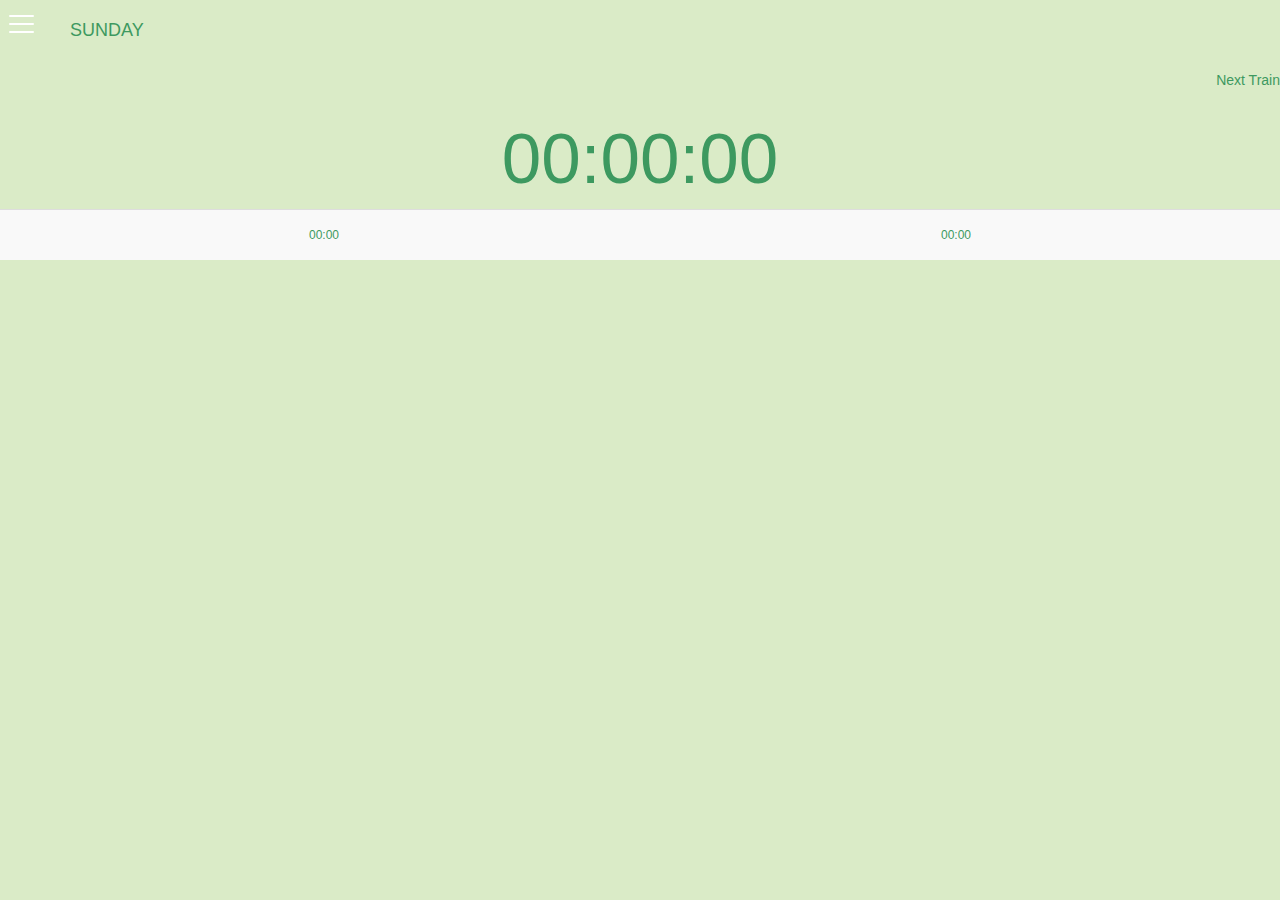
==== index.html @ e12d4f20 "Train APP" ====
<!DOCTYPE html>
<frame marginwidth="pixels">
<html lang="en">


<head>


  <meta charset="UTF-8">

  <!-- size content to mobile, prevent user scaling, use mobile safari's minimal UI -->
  <meta name="viewport" content="width=device-width, initial-scale=1, maximum-scale=1, user-scalable=no">

  <!-- this meta tag removes the mobile safari chrome from a site added to the home screen -->
  <meta name="apple-mobile-web-app-capable" content="yes" />

  <!-- set title for iOS homescreen web app -->
  <meta name="apple-mobile-web-app-title" content="Tree House">

  <!-- always force latest IE rendering engine or request Chrome Frame -->
  <meta content="IE=edge,chrome=1" http-equiv="X-UA-Compatible">

  <title>BNSF SanFe RailWay</title>

  <!-- iOS home screen icons / find these in root/img/icons/ & add your artwork in PS/sketch/etc. -->
  <link rel="apple-touch-icon" href="img/icons/apple-touch-icon-iphone.png" />
  <link rel="apple-touch-icon" sizes="114x114" href="img/icons/apple-touch-icon-retina.png" />
  <link rel="apple-touch-icon" sizes="72x72" href="img/icons/apple-touch-icon-ipad.png" />
  <link rel="apple-touch-icon" sizes="144x144" href="img/icons/apple-touch-icon-ipad-retina.png" />

  <!-- CSS -->
  <link rel="stylesheet" href="css/bootstrap.min.css">
  <link rel="stylesheet" href="css/font-awesome.min.css">
  <link rel="stylesheet" href="css/hamburgler.css">
  <!-- in case i want to add search engine
  <link rel="stylesheet" href="css/form.css"> -->
  <link rel="stylesheet" href="css/site.css">

</head>

<body>


  <!-- begin here -->

<!-- Begin TOP SECTION  cointains "SUNDAY" and "Hamburger" Code-->

 <div class="container">
 	<div class="row">
 		<div class="col-xs-2"> <h2 class = "text-left"> SUNDAY </h2> </div>
 		<div class="col-xs-2 col-xs-offset-7"> 

<!-- THIS IS THE MENU -->

<div class="mobilenav">
  <li><a href="#"> <h2> Weekday Schedule </h2> </a></li>
  <li><a href="#"> <h2> Saturday Schedule </h2> </a></li>
  <li><a href="#"> <h2> Sunday Schedule </h2> </a></li>
  <li><a href="#"> <h2>Settings</h2> </a></li>
</div>

<!-- THIS IS THE ICON -->

<a href="javascript:void(0)" class="icon">
   <div class="hamburger">
     <div class="menui top-menu"></div>
     <div class="menui mid-menu"></div>
     <div class="menui bottom-menu"></div>
   </div>
</a>
</div>

 	</div>
 </div>
 <!-- End of TOP SECTION-->

 <!-- BEGIN OF "NEXT TRAIN" -->

 <div class="cointainer">
 	<div class="row">
 	 		<div class="col-xs-12"> <h3 class = "text-right">Next Train</h3> </div>	
 	</div>
 </div>
<!-- END OF "NEXT TRAIN" -->

<!-- BEGIN of "TIMER"-->
<div class="cointainer">
	<div class="row">
	<div class="col-xs-12 ">  <h1 class= "text-center"> 00:00:00</h1>  </div>
	</div>
</div>
<!-- END of "TIMER"-->

<!-- BEGIN "BUTTONS 'Aurora' 'UNION'-->

<!-- END "BUTTONS 'Aurora' 'UNION'-->

<!-- BEGIN "Departure" "Arrival"-->

<!-- END "Departure" "Arrival" -->

<!-- BEGIN "TABLE"-->
<table class="table table-striped">
 <tr class="container">
 	<td class="row">
 		<div class="col-xs-6"> <h4 class = "text-center"> 00:00 </h4> </div>
 		<div class="col-xs-6"> <h4 class = "text-center"> 00:00 </h4> </div>
 	</td>
 </tr>
</table>

<!-- END "TABLE" -->

  <!-- js placed at the bottom of the page for faster loading -->
  <script src="js/jquery.min.js"></script>
  <script src="js/bootstrap.min.js"></script>
  <script src="js/fastclick.min.js"></script>
  <script src="js/hamburgler.js"></script>
  <script src="js/site.js"></script>

  <!-- LIVERELOAD SCRIPT - KILL FOR LAUNCH -->
  <script>document.write('<script src="http://' + (location.host || 'localhost').split(':')[0] + ':35729/livereload.js?snipver=1"></' + 'script>')</script>

</body>

</html>
---- css/hamburgler.css ----
*{   -webkit-tap-highlight-color: rgba(0,0,0,0);
    -webkit-tap-highlight-color: transparent; /* For some Androids */
}

.top-animate {
    background: #fff !important;
    top: 13px !important;
    -webkit-transform: rotate(45deg);
    /* Chrome, Safari, Opera */
    transform: rotate(45deg);
}
.mid-animate {
    opacity: 0;
}
.bottom-animate {
    background: #fff !important;
    top: 13px !important;
    -webkit-transform: rotate(-225deg);
    /* Chrome, Safari, Opera */
    transform: rotate(-225deg);
}
.top-menu {
    top: 5px;
    width: 25px;
    height: 2px;
    border-radius: 10px;
    background-color: #F9A530;
}
.mid-menu {
    top: 13px;
    width: 25px;
    height: 2px;
    border-radius: 10px;
    background-color: #F9A530;
}
.bottom-menu {
    top: 21px;
    width: 25px;
    height: 2px;
    border-radius: 10px;
    background-color: #F9A530;
}
.menui {
    background: #fff;
    transition: 0.6s ease;
    transition-timing-function: cubic-bezier(.75, 0, .29, 1.01);
    margin-top: 10px;
    position: absolute;
}


.icon {
    z-index: 999;
    position: fixed;
/*    background: rgba(0, 0, 0, 0.21);*/
    display: block;
    padding: 9px;
    height: 32px;
    width:32px;
    margin: 0px;
    top: 0;
    left: 0;
}

.mobilenav {
    /*    top: 47px !important;*/
    font-family: inherit;
    top: 0;
    left:0;
    z-index: 999;
    display: none;
    position: fixed; 
    width: 100%;
    height: 100%;
    background: rgba(0, 0, 0, 0.9);
}
.mobilenav li {
    list-style-type: none;
    text-align: center;
    padding: 10px;
}
.mobilenav li a {
    font-size: 150%;
    color: #fff;
    text-decoration: none;
    font-weight: 300;
    width: 100%;
}
.mobilenav li:first-child {
    margin-top: 60px;
}
---- css/site.css ----
@import url(http://fonts.googleapis.com/css?family=Amatic+SC);
body {
  background: #DAEBC7
}
h1,
p{
  color: #3D9960;
  font: 71px "Helvetica Neue Light", Helvetica, Arial, sans-serif;
}

h2,
p{
  color: #3D9960;
  font: 18px / 21.6px "Helvetica Neue Light", Helvetica, Arial, sans-serif;
}
h3,
p{
  color: #3D9960;
  font: 14px "Helvetica Neue Light", Helvetica, Arial, sans-serif;
}
h4,
p{
  color: #3D9960;
  font: 12px "Helvetica Neue Light", Helvetica, Arial, sans-serif;
}


*:focus { outline: none; }

/* apply a natural box layout model to all elements */
*, *:before, *:after {
  -moz-box-sizing: border-box;
  -webkit-box-sizing: border-box;
  box-sizing: border-box;
}

/* [optional] CSS hackery to make things more app-like */
* {
  -webkit-touch-callout: none;              /* prevent callout to copy image, etc when tap to hold */
  -moz-touch-callout: none;
  touch-callout: none;
  -webkit-text-size-adjust:none;             /* prevent webkit from resizing text to fit */
  -webkit-tap-highlight-color:rgba(0,0,0,0); /* prevent tap highlight color / shadow */
  -moz-tap-highlight-color: rgba(0,0,0,0);
  tap-highlight-color: rgba(0,0,0,0);
  /*-moz-user-select: none;
  -webkit-user-select: none;
  -ms-user-select: none;  */               /* prevent copy paste, to allow, change 'none' to 'text' */
}
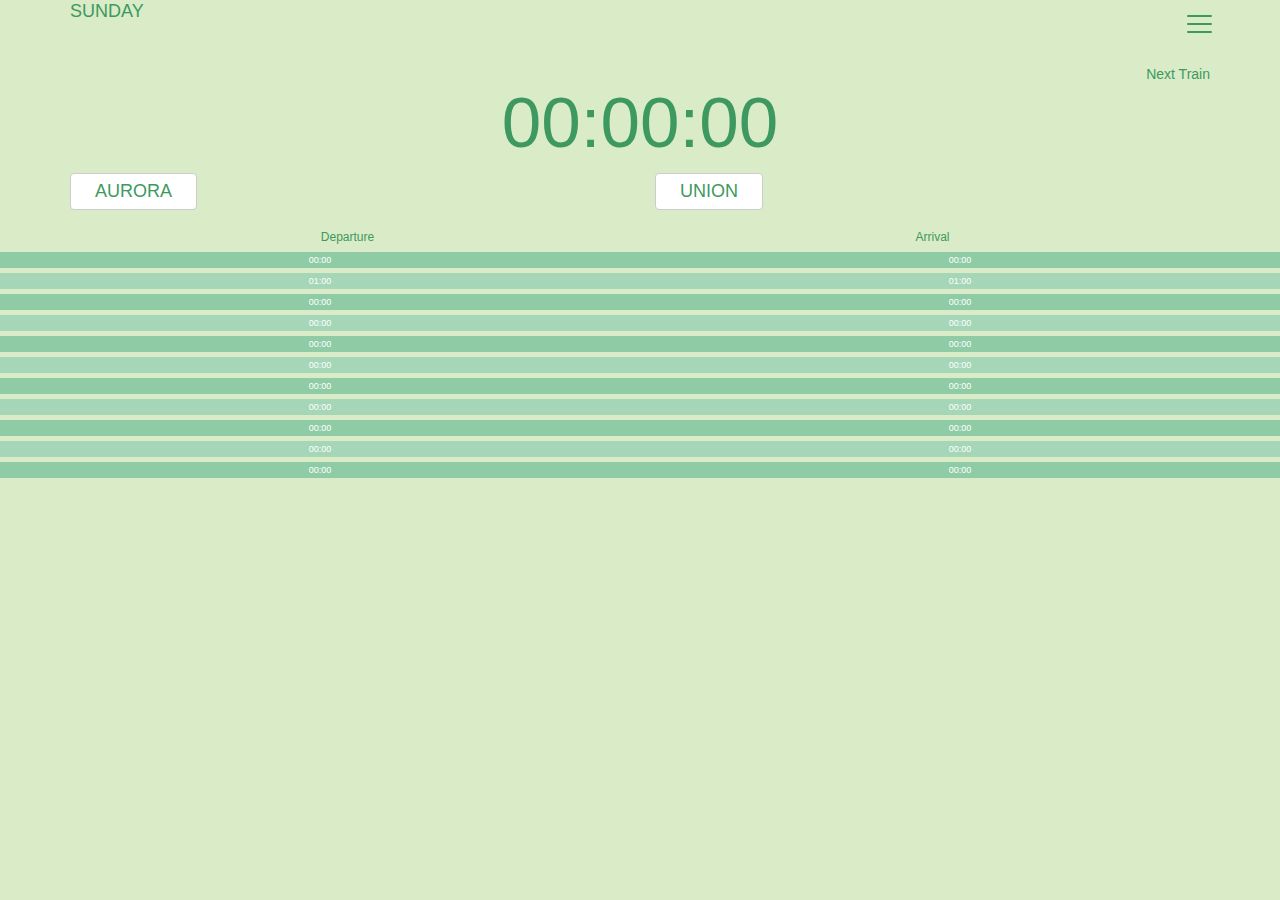
==== commit 0fb1069a: "Fixing the layout" ====
--- a/index.html
+++ b/index.html
@@ -2,9 +2,7 @@
 <frame marginwidth="pixels">
 <html lang="en">
 
-
 <head>
-
 
   <meta charset="UTF-8">
 
@@ -36,6 +34,7 @@
   <link rel="stylesheet" href="css/form.css"> -->
   <link rel="stylesheet" href="css/site.css">
 
+
 </head>
 
 <body>
@@ -47,8 +46,8 @@
 
  <div class="container">
  	<div class="row">
- 		<div class="col-xs-2"> <h2 class = "text-left"> SUNDAY </h2> </div>
- 		<div class="col-xs-2 col-xs-offset-7"> 
+ 		<div class="col-xs-2"> <h2 class = "text-left" >SUNDAY </h2> </div>
+ 		<div class="col-xs-10"> 
 
 <!-- THIS IS THE MENU -->
 
@@ -71,42 +70,100 @@
 </div>
 
  	</div>
- </div>
+ <!-- </div> -->
  <!-- End of TOP SECTION-->
 
  <!-- BEGIN OF "NEXT TRAIN" -->
 
- <div class="cointainer">
+ <!-- <div class="cointainer"> -->
  	<div class="row">
- 	 		<div class="col-xs-12"> <h3 class = "text-right">Next Train</h3> </div>	
+ 	 		<div class="col-xs-12"> <h3 class = "text-right" >Next Train</h3> </div>	
  	</div>
- </div>
+ <!-- </div> -->
 <!-- END OF "NEXT TRAIN" -->
 
 <!-- BEGIN of "TIMER"-->
-<div class="cointainer">
+<!-- <div class="cointainer"> -->
 	<div class="row">
-	<div class="col-xs-12 ">  <h1 class= "text-center"> 00:00:00</h1>  </div>
+	   <div class="col-xs-12 ">  
+    <h1 class= "text-center"> 00:00:00</h1>  </div>
 	</div>
-</div>
+<!-- </div> -->
 <!-- END of "TIMER"-->
 
 <!-- BEGIN "BUTTONS 'Aurora' 'UNION'-->
+<div class="row">
+  <div class="col-xs-6">
+    <button class="btn btn-default" type="submit"> <h2 class = "text-center"> AURORA </h2> </button> 
+  </div>
+
+  <div class="col-xs-2">
+    <button class="btn btn-default" type="submit"> <h2 class = "text-center"> UNION </h2> </button> 
+  </div>
+</div>
 
 <!-- END "BUTTONS 'Aurora' 'UNION'-->
 
 <!-- BEGIN "Departure" "Arrival"-->
+<div class="row">
+  <div class="col-xs-6">
+    <h5 class = "text-center"> Departure </h5>
+  </div>
+  <div class="col-xs-6">
+    <h5 class = "text-center"> Arrival </h5>
+  </div>
+</div>
 
 <!-- END "Departure" "Arrival" -->
-
+</div>
 <!-- BEGIN "TABLE"-->
 <table class="table table-striped">
- <tr class="container">
- 	<td class="row">
- 		<div class="col-xs-6"> <h4 class = "text-center"> 00:00 </h4> </div>
- 		<div class="col-xs-6"> <h4 class = "text-center"> 00:00 </h4> </div>
- 	</td>
- </tr>
+ <tbody>
+ 	<tr>
+ 		<td> <h4 class = "text-center"> 00:00 </h4> </td>
+ 		<td> <h4 class = "text-center"> 00:00 </h4> </td>
+ 	</tr>
+  <tr>
+    <td> <h4 class = "text-center"> 01:00 </h4> </td>
+    <td> <h4 class = "text-center"> 01:00 </h4> </td>
+  </tr>
+  <tr>
+    <td> <h4 class = "text-center"> 00:00 </h4> </td>
+    <td> <h4 class = "text-center"> 00:00 </h4> </td>
+  </tr>
+    <tr>
+    <td> <h4 class = "text-center"> 00:00 </h4> </td>
+    <td> <h4 class = "text-center"> 00:00 </h4> </td>
+  </tr>
+    <tr>
+    <td> <h4 class = "text-center"> 00:00 </h4> </td>
+    <td> <h4 class = "text-center"> 00:00 </h4> </td>
+  </tr>
+    <tr>
+    <td> <h4 class = "text-center"> 00:00 </h4> </td>
+    <td> <h4 class = "text-center"> 00:00 </h4> </td>
+  </tr>
+    <tr>
+    <td> <h4 class = "text-center"> 00:00 </h4> </td>
+    <td> <h4 class = "text-center"> 00:00 </h4> </td>
+  </tr>
+    <tr>
+    <td> <h4 class = "text-center"> 00:00 </h4> </td>
+    <td> <h4 class = "text-center"> 00:00 </h4> </td>
+  </tr>
+    <tr>
+    <td> <h4 class = "text-center"> 00:00 </h4> </td>
+    <td> <h4 class = "text-center"> 00:00 </h4> </td>
+    </tr>
+    <tr>
+    <td> <h4 class = "text-center"> 00:00 </h4> </td>
+    <td> <h4 class = "text-center"> 00:00 </h4> </td>
+    </tr>
+    <tr>
+    <td> <h4 class = "text-center"> 00:00 </h4> </td>
+    <td> <h4 class = "text-center"> 00:00 </h4> </td>
+ 
+ </tbody>
 </table>
 
 <!-- END "TABLE" -->
--- a/css/hamburgler.css
+++ b/css/hamburgler.css
@@ -3,7 +3,7 @@
 }
 
 .top-animate {
-    background: #fff !important;
+    background: #3D9960 !important;
     top: 13px !important;
     -webkit-transform: rotate(45deg);
     /* Chrome, Safari, Opera */
@@ -13,7 +13,7 @@
     opacity: 0;
 }
 .bottom-animate {
-    background: #fff !important;
+    background:#3D9960 !important;
     top: 13px !important;
     -webkit-transform: rotate(-225deg);
     /* Chrome, Safari, Opera */
@@ -41,7 +41,7 @@
     background-color: #F9A530;
 }
 .menui {
-    background: #fff;
+    background: #3D9960;
     transition: 0.6s ease;
     transition-timing-function: cubic-bezier(.75, 0, .29, 1.01);
     margin-top: 10px;
@@ -51,7 +51,8 @@
 
 .icon {
     z-index: 999;
-    position: fixed;
+    position: relative;
+    float: right;
 /*    background: rgba(0, 0, 0, 0.21);*/
     display: block;
     padding: 9px;
@@ -59,7 +60,7 @@
     width:32px;
     margin: 0px;
     top: 0;
-    left: 0;
+    /*right: 10px;*/
 }
 
 .mobilenav {
--- a/css/site.css
+++ b/css/site.css
@@ -4,22 +4,37 @@
 }
 h1,
 p{
+  margin-top:0px;
+  margin-bottom:10px;
   color: #3D9960;
   font: 71px "Helvetica Neue Light", Helvetica, Arial, sans-serif;
 }
 
 h2,
 p{
+  margin-top:1px;
+  margin-bottom:0px;
   color: #3D9960;
   font: 18px / 21.6px "Helvetica Neue Light", Helvetica, Arial, sans-serif;
 }
 h3,
 p{
+   margin-top:34px;
+  margin-bottom:0px;
   color: #3D9960;
   font: 14px "Helvetica Neue Light", Helvetica, Arial, sans-serif;
 }
 h4,
 p{
+  margin-top:3px;
+  margin-bottom:3px;
+  color: #ffffff;
+  font: 9px "Helvetica Neue Light", Helvetica, Arial, sans-serif;
+}
+h5,
+p{
+  margin-top:20px;
+  margin-bottom:3px;
   color: #3D9960;
   font: 12px "Helvetica Neue Light", Helvetica, Arial, sans-serif;
 }
@@ -46,4 +61,22 @@
   /*-moz-user-select: none;
   -webkit-user-select: none;
   -ms-user-select: none;  */               /* prevent copy paste, to allow, change 'none' to 'text' */
+}
+.btn{
+  padding: 6px 24px;
+}
+
+.table>tbody>tr>td{
+    padding: 0px;
+    border-top: 5px solid #DAEBC7 ;
+  }
+
+
+.table-striped > tbody > tr:nth-of-type(odd) {
+  background-color: #8fcca6;
+}
+.table-striped > tbody > tr:nth-of-type(even) {
+  background-color: #a5d6b8;
+
+
 }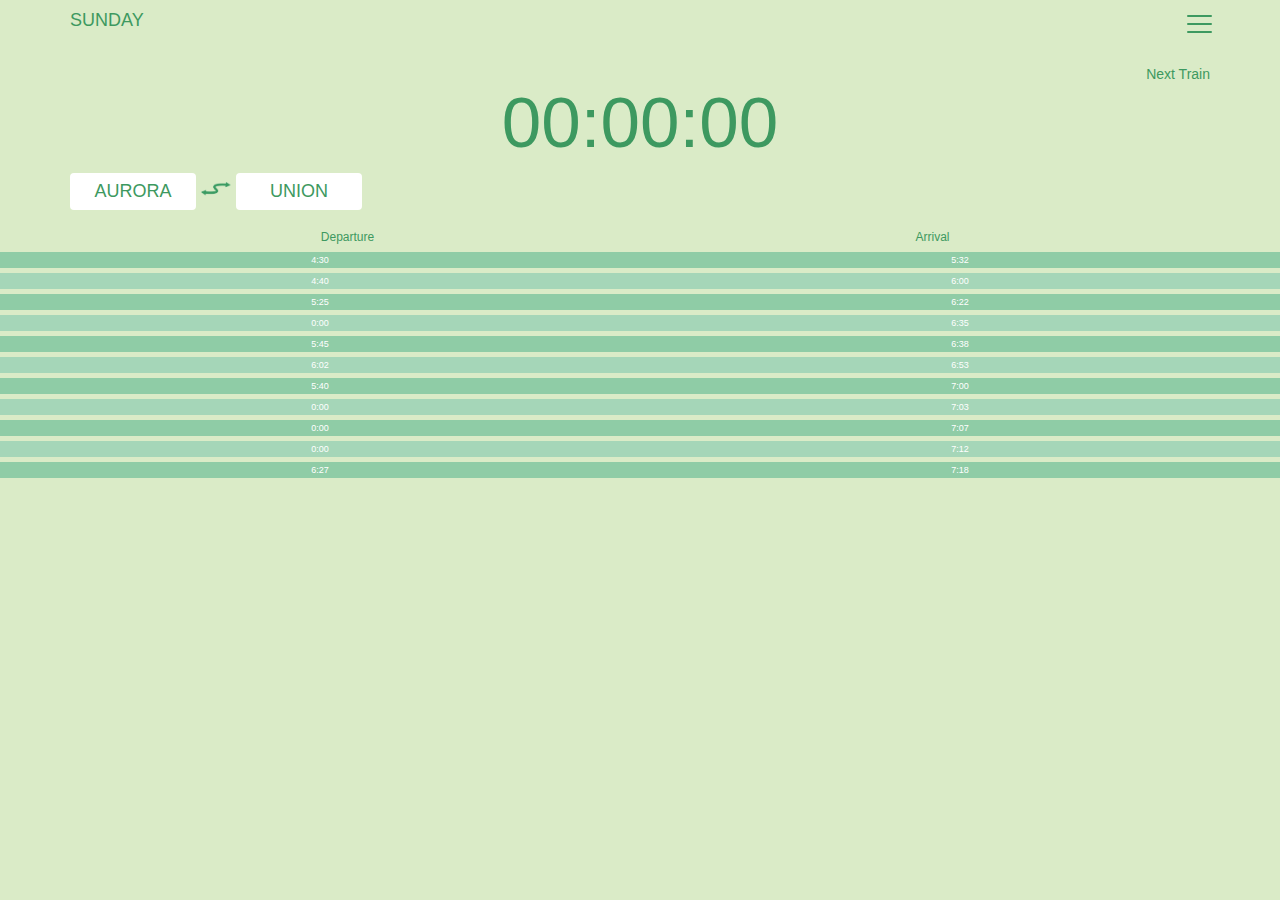
==== commit b766bf5d: "pages" ====
--- a/index.html
+++ b/index.html
@@ -46,7 +46,7 @@
 
  <div class="container">
  	<div class="row">
- 		<div class="col-xs-2"> <h2 class = "text-left" >SUNDAY </h2> </div>
+ 		<div class="col-xs-2"> <h2 class = "text-left day"  > SUNDAY </h2> </div>
  		<div class="col-xs-10"> 
 
 <!-- THIS IS THE MENU -->
@@ -92,13 +92,17 @@
 <!-- END of "TIMER"-->
 
 <!-- BEGIN "BUTTONS 'Aurora' 'UNION'-->
-<div class="row">
-  <div class="col-xs-6">
-    <button class="btn btn-default" type="submit"> <h2 class = "text-center"> AURORA </h2> </button> 
-  </div>
-
-  <div class="col-xs-2">
-    <button class="btn btn-default" type="submit"> <h2 class = "text-center"> UNION </h2> </button> 
+<div class="row row-centerd">
+  <div class="col-xs-4 col-fixed ">
+     <a href= "index3.html" <button class="btn btn-default city" type="submit"> <h2  id= "Stations" value = "StationA" class = "text-center"> AURORA </h2>  </button> </a>
+  </div>
+  <div class="col-xs-4 col-max">
+    <img src="1con/switchicon.png" height: "15" width="30" >
+  </div>
+
+
+  <div class="col-xs-4 col-fixed">
+    <a href= "index4.html" <button class="btn btn-default city" type="submit"> <h2 id= "Stations" value = "StationB"  class = "text-center"> UNION </h2> </button> </a>
   </div>
 </div>
 
@@ -117,51 +121,51 @@
 <!-- END "Departure" "Arrival" -->
 </div>
 <!-- BEGIN "TABLE"-->
-<table class="table table-striped">
- <tbody>
+<table class="table table-striped" id="arrival-time-table">
+ <tbody >
  	<tr>
- 		<td> <h4 class = "text-center"> 00:00 </h4> </td>
- 		<td> <h4 class = "text-center"> 00:00 </h4> </td>
+ 		<td> <h4  value = "StationA" class = "text-center"> 00:00 </h4> </td>
+ 		<td> <h4  value = "StationB" class = "text-center"> 00:00 </h4> </td>
  	</tr>
   <tr>
-    <td> <h4 class = "text-center"> 01:00 </h4> </td>
-    <td> <h4 class = "text-center"> 01:00 </h4> </td>
+    <td> <h4 value = "StationA" class = "text-center"> 01:00 </h4> </td>
+    <td> <h4 value = "StationB" class = "text-center"> 01:00 </h4> </td>
   </tr>
   <tr>
-    <td> <h4 class = "text-center"> 00:00 </h4> </td>
-    <td> <h4 class = "text-center"> 00:00 </h4> </td>
-  </tr>
-    <tr>
-    <td> <h4 class = "text-center"> 00:00 </h4> </td>
-    <td> <h4 class = "text-center"> 00:00 </h4> </td>
-  </tr>
-    <tr>
-    <td> <h4 class = "text-center"> 00:00 </h4> </td>
-    <td> <h4 class = "text-center"> 00:00 </h4> </td>
-  </tr>
-    <tr>
-    <td> <h4 class = "text-center"> 00:00 </h4> </td>
-    <td> <h4 class = "text-center"> 00:00 </h4> </td>
-  </tr>
-    <tr>
-    <td> <h4 class = "text-center"> 00:00 </h4> </td>
-    <td> <h4 class = "text-center"> 00:00 </h4> </td>
-  </tr>
-    <tr>
-    <td> <h4 class = "text-center"> 00:00 </h4> </td>
-    <td> <h4 class = "text-center"> 00:00 </h4> </td>
-  </tr>
-    <tr>
-    <td> <h4 class = "text-center"> 00:00 </h4> </td>
-    <td> <h4 class = "text-center"> 00:00 </h4> </td>
+    <td> <h4 value = "StationA"  class = "text-center"> 00:00 </h4> </td>
+    <td> <h4 value = "StationB" class = "text-center"> 00:00 </h4> </td>
+  </tr>
+    <tr>
+    <td> <h4  value = "StationA" class = "text-center"> 00:00 </h4> </td>
+    <td> <h4 value = "StationB" class = "text-center"> 00:00 </h4> </td>
+  </tr>
+    <tr>
+    <td> <h4 value = "StationA" class = "text-center"> 00:00 </h4> </td>
+    <td> <h4 value = "StationB" class = "text-center"> 00:00 </h4> </td>
+  </tr>
+    <tr>
+    <td> <h4 value = "StationA" class = "text-center"> 00:00 </h4> </td>
+    <td> <h4 value = "StationB" class = "text-center"> 00:00 </h4> </td>
+  </tr>
+    <tr>
+    <td> <h4 value = "StationA" class = "text-center"> 00:00 </h4> </td>
+    <td> <h4 value = "StationB" class = "text-center"> 00:00 </h4> </td>
+  </tr>
+    <tr>
+    <td> <h4 value = "StationA" class = "text-center"> 00:00 </h4> </td>
+    <td> <h4 value = "StationB" class = "text-center"> 00:00 </h4> </td>
+  </tr>
+    <tr>
+    <td> <h4 value = "StationA" class = "text-center"> 00:00 </h4> </td>
+    <td> <h4 value = "StationB" class = "text-center"> 00:00 </h4> </td>
     </tr>
     <tr>
-    <td> <h4 class = "text-center"> 00:00 </h4> </td>
-    <td> <h4 class = "text-center"> 00:00 </h4> </td>
+    <td> <h4 value = "StationA" class = "text-center"> 00:00 </h4> </td>
+    <td> <h4 value = "StationB"  class = "text-center"> 00:00 </h4> </td>
     </tr>
     <tr>
-    <td> <h4 class = "text-center"> 00:00 </h4> </td>
-    <td> <h4 class = "text-center"> 00:00 </h4> </td>
+    <td> <h4 value = "StationA" class = "text-center"> 00:00 </h4> </td>
+    <td> <h4 value = "StationB" class = "text-center"> 00:00 </h4> </td>
  
  </tbody>
 </table>
@@ -174,9 +178,37 @@
   <script src="js/fastclick.min.js"></script>
   <script src="js/hamburgler.js"></script>
   <script src="js/site.js"></script>
-
-  <!-- LIVERELOAD SCRIPT - KILL FOR LAUNCH -->
-  <script>document.write('<script src="http://' + (location.host || 'localhost').split(':')[0] + ':35729/livereload.js?snipver=1"></' + 'script>')</script>
+  <script type="text/json" src="js/data.json"></script>
+  
+<script>
+    console.log("hello?");
+    $.getJSON( "js/data.json", function( data ) {
+
+      console.log(data[0])
+      // $(".table h4").each({})
+      $('#arrival-time-table tbody tr').each(function(index) {
+        $(this).find("h4").each(function(index2){
+           if (index2==0) {
+              $(this).text("" +data[0]['TR' + index]);
+              if('TR7'== "0:00"){
+                return true;
+              }
+              
+           } else {
+              $(this).text(""+data[25]['TR' + index]); 
+           }
+        })
+      });
+
+       //for (var i = 0; i < data.length; i++) {
+       //console.log(data[0]['TR7']);
+       //}
+      
+    });
+  </script>
+
+  <!-- LIVERELOAD SCRIPT - KILL FOR LAUNCH 
+  <script>document.write('<script src="http://' + (location.host || 'localhost').split(':')[0] + ':35729/livereload.js?snipver=1"></' + 'script>')</script> -->
 
 </body>
 
--- a/css/site.css
+++ b/css/site.css
@@ -17,6 +17,7 @@
   color: #3D9960;
   font: 18px / 21.6px "Helvetica Neue Light", Helvetica, Arial, sans-serif;
 }
+
 h3,
 p{
    margin-top:34px;
@@ -62,8 +63,54 @@
   -webkit-user-select: none;
   -ms-user-select: none;  */               /* prevent copy paste, to allow, change 'none' to 'text' */
 }
-.btn{
-  padding: 6px 24px;
+
+  tr.otherstyle td h4
+{
+    background-color: #fff543;
+    color:#000;
+} 
+
+
+.stations {
+  width: 200px;
+  height: 100px;
+  background-color: #8fcca6;
+}
+
+.row-centered{
+vertical-align: middle;
+}
+.col-fixed {
+  width:131px;
+}
+.col-max {
+  width:35px;
+  padding-top: 6px;
+}
+.btn-default{
+  border-color:transparent;
+}
+.city.btn{
+  padding: 6px 12px;
+  width: 126px;
+}
+.home.btn{
+  background-color: #3D9960;
+}
+.home.btn h2{
+  color: #fff;
+}
+.btn.btn-default:hover{
+  background-color: #3D9960;
+}
+.btn.btn-default:hover h2{
+  color:#fff;
+}
+
+.table>tbody{
+  background-color:  #8fcca6;
+  max-height: 100px;
+  
 }
 
 .table>tbody>tr>td{
@@ -78,5 +125,13 @@
 .table-striped > tbody > tr:nth-of-type(even) {
   background-color: #a5d6b8;
 
+}
 
+.day{
+  margin-top:10px;
+}
+.box{
+  background-color:#8fcca6;
+  width:100%;
+  height:inherit;
 }